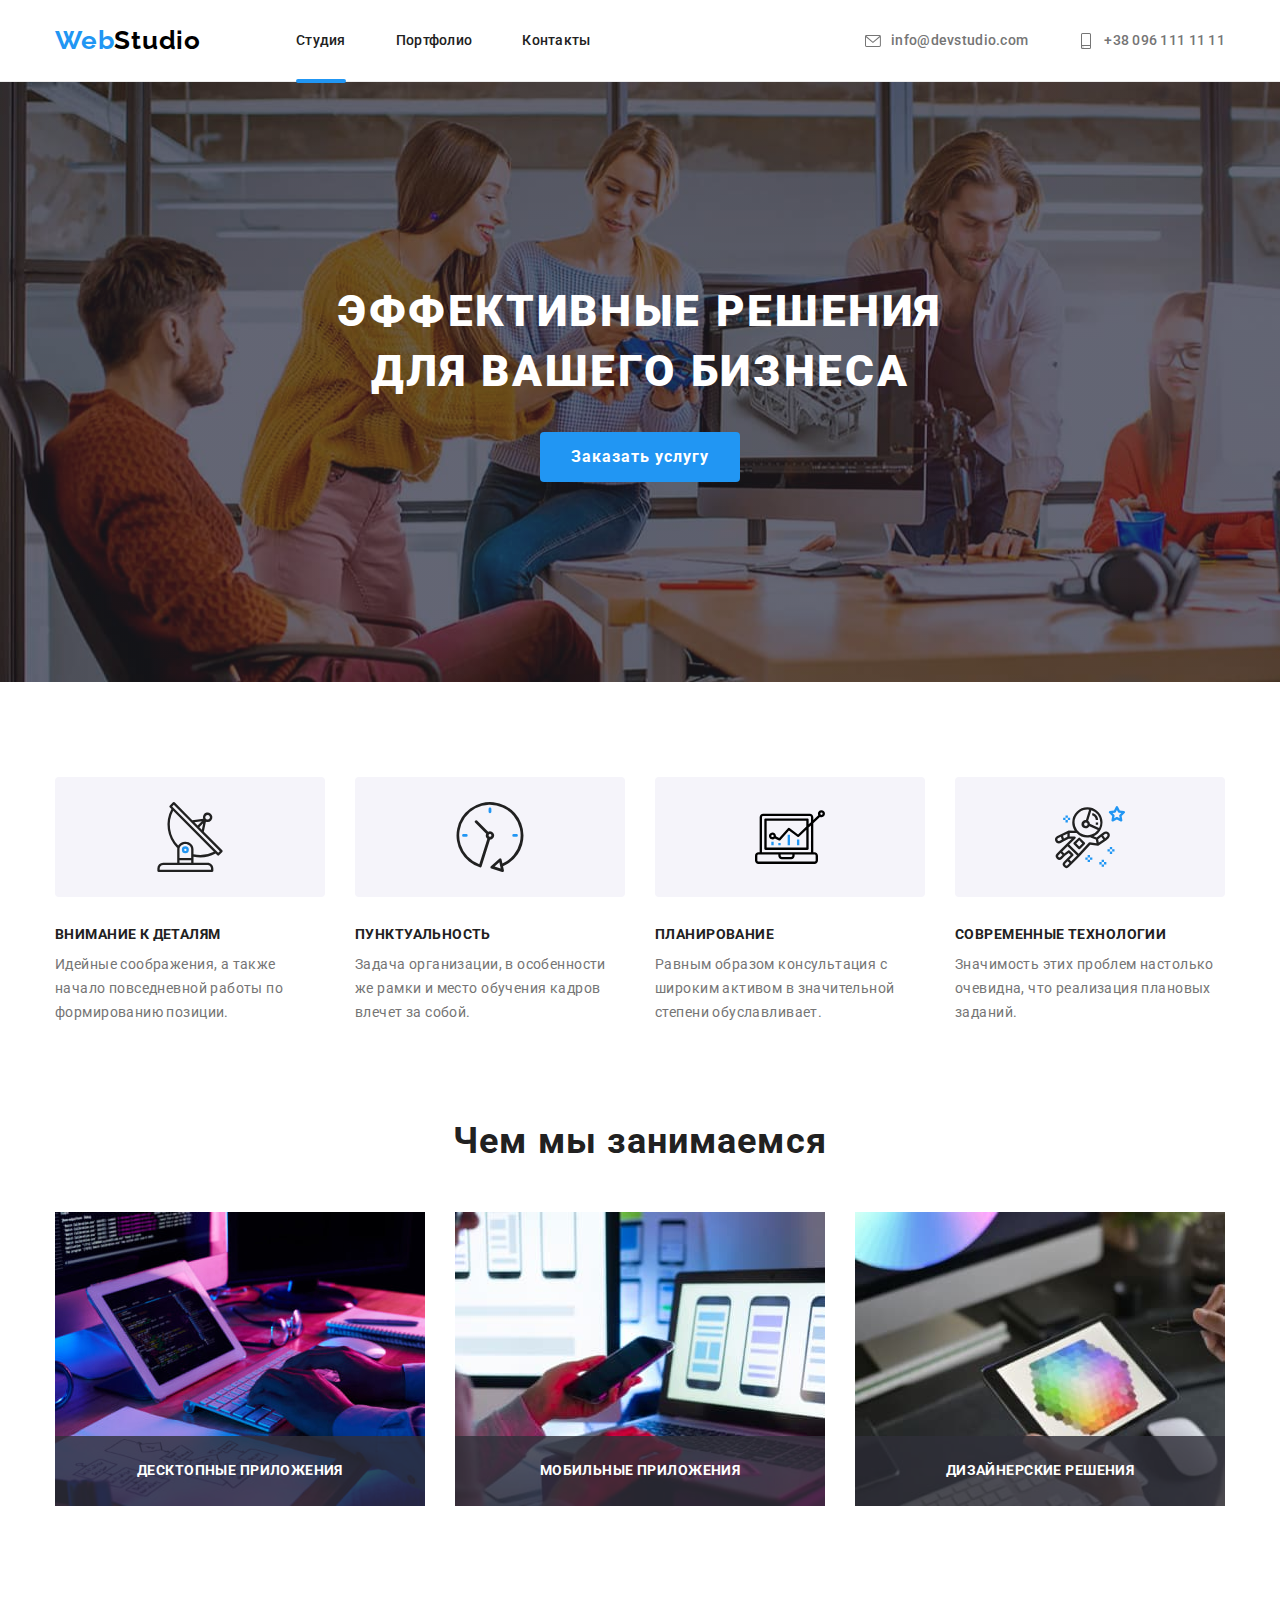
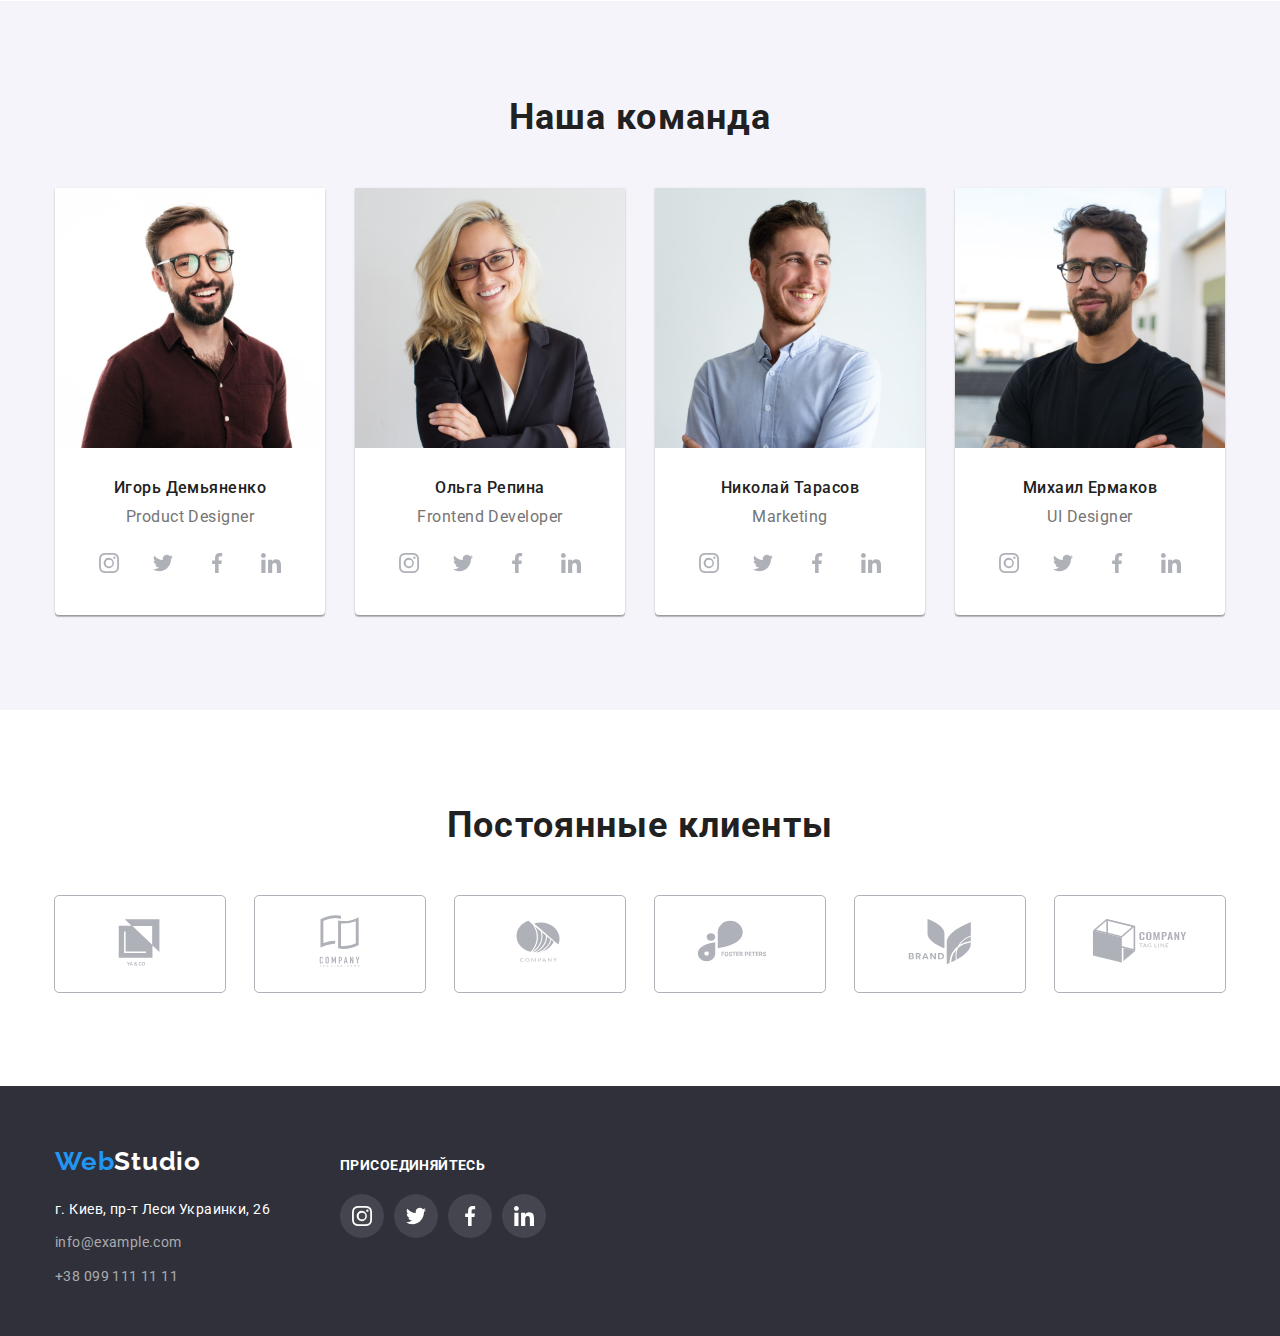
==== index.html @ aa0f7d4a "from HM-5" ====
<!DOCTYPE html>
<html lang="ru">
  <head>
    <meta charset="UTF-8" />
    <meta http-equiv="X-UA-Compatible" content="IE=edge" />
    <meta name="viewport" content="width=device-width, initial-scale=1.0" />
    <title>homework #3</title>
    <link
      href="https://fonts.googleapis.com/css2?family=Raleway:wght@700&family=Roboto:wght@400;500;700;900&display=swap"
      rel="stylesheet"
    />
    <link
      rel="stylesheet"
      href="https://cdn.jsdelivr.net/npm/modern-normalize@1.1.0/modern-normalize.min.css"
    />
    <link rel="stylesheet" href="./css/styles.css" />
  </head>
  <body>
    <header class="header">
      <div class="main-container">
        <div class="header-content flex-container">
          <a href="./index.html" class="logo"
            ><span class="logo-accent">Web</span>Studio</a
          >
          <nav class="navigation">
            <ul class="navigation-list">
              <li class="navigation-item">
                <a href="./index.html" class="navigation-link current"
                  >Студия</a
                >
              </li>
              <li class="navigation-item">
                <a href="./portfolio.html" class="navigation-link">Портфолио</a>
              </li>
              <li class="navigation-item">
                <a href="" class="navigation-link">Контакты</a>
              </li>
            </ul>
          </nav>
          <ul class="contacts-list">
            <li class="contacts-item">
              <a href="mailto:info@devstudio.com" class="contacts-link">
                <svg class="contacts-icon">
                  <use
                    href="./images/icons/symbol-defs.svg#icon-envelope"
                  ></use>
                </svg>
                <span class="contacts-link-text"> info@devstudio.com </span></a
              >
            </li>
            <li class="contacts-item">
              <a href="tel:+380961111111" class="contacts-link">
                <svg class="contacts-icon">
                  <use
                    href="./images/icons/symbol-defs.svg#icon-smartphone"
                  ></use>
                </svg>
                <span class="contacts-link-text">+38 096 111 11 11 </span></a
              >
            </li>
          </ul>
        </div>
      </div>
    </header>
    <main>
      <!--hero-->
      <section class="hero">
        <div class="main-container">
          <h1 class="hero-title">
            Эффективные решения <br />
            для вашего бизнеса
          </h1>
          <button
            type="button"
            class="button-base button-order"
            data-modal-open
          >
            Заказать услугу
          </button>
        </div>
      </section>
      <!--Our goals-->
      <section class="goals">
        <div class="main-container">
          <h2 class="goals-main-title">Наши преимущества</h2>
          <ul class="goals-list flex-container">
            <li class="goals-item">
              <div class="goals-content">
                <div class="goals-picture">
                  <svg class="goals-icon">
                    <use
                      href="./images/icons/symbol-defs.svg#icon-antenna"
                    ></use>
                  </svg>
                </div>
                <h3 class="goals-title">Внимание к деталям</h3>
                <p>
                  Идейные соображения, а также начало повседневной работы по
                  формированию позиции.
                </p>
              </div>
            </li>
            <li class="goals-item">
              <div class="goals-content">
                <div class="goals-picture">
                  <svg class="goals-icon">
                    <use href="./images/icons/symbol-defs.svg#icon-clock"></use>
                  </svg>
                </div>
                <h3 class="goals-title">Пунктуальность</h3>
                <p>
                  Задача организации, в особенности же рамки и место обучения
                  кадров влечет за собой.
                </p>
              </div>
            </li>
            <li class="goals-item">
              <div class="goals-content">
                <div class="goals-picture">
                  <svg class="goals-icon">
                    <use
                      href="./images/icons/symbol-defs.svg#icon-diagram"
                    ></use>
                  </svg>
                </div>
                <h3 class="goals-title">Планирование</h3>
                <p>
                  Равным образом консультация с широким активом в значительной
                  степени обуславливает.
                </p>
              </div>
            </li>
            <li class="goals-item">
              <div class="goals-content">
                <div class="goals-picture">
                  <svg class="goals-icon">
                    <use
                      href="./images/icons/symbol-defs.svg#icon-astronaut"
                    ></use>
                  </svg>
                </div>
                <h3 class="goals-title">Современные технологии</h3>
                <p>
                  Значимость этих проблем настолько очевидна, что реализация
                  плановых заданий.
                </p>
              </div>
            </li>
          </ul>
        </div>
      </section>
      <!--About us-->
      <section class="about">
        <div class="main-container">
          <h2 class="section-title">Чем мы занимаемся</h2>
          <ul class="about-list flex-container">
            <li class="about-item">
              <a href="" class="about-item-link">
                <div class="about-content">
                  <img
                    src="./images/1.jpg"
                    alt="Руки на клавиатуре пишут программный код"
                  />
                  <div class="about-title-block">
                    <h3 class="about-title">Десктопные приложения</h3>
                  </div>
                </div>
              </a>
            </li>
            <li class="about-item">
              <a href="" class="about-item-link">
                <div class="about-content">
                  <img
                    src="./images/2.jpg"
                    alt="Создание прототипа приложения на экране монитора"
                  />
                  <div class="about-title-block">
                    <h3 class="about-title">Мобильные приложения</h3>
                  </div>
                </div>
              </a>
            </li>
            <li class="about-item">
              <a href="" class="about-item-link">
                <div class="about-content">
                  <img
                    src="./images/3.jpg"
                    alt="Выбор цветовой модели на графическом планшете"
                  />
                  <div class="about-title-block">
                    <h3 class="about-title">Дизайнерские решения</h3>
                  </div>
                </div>
              </a>
            </li>
          </ul>
        </div>
      </section>
      <!--Our team-->
      <section class="team">
        <div class="main-container">
          <h2 class="section-title">Наша команда</h2>
          <ul class="team-list flex-container">
            <li class="team-item">
              <div class="member-card">
                <img
                  class="member-photo"
                  src="./images/ot_1.jpg"
                  alt="Портрет Игорь Демьяненко"
                  width="270"
                  height="260"
                />
                <div class="member-info">
                  <h3 class="member-title">Игорь Демьяненко</h3>
                  <p class="member-position">Product Designer</p>
                  <!--Social icons list-->
                  <ul class="member-social-list flex-container">
                    <li class="member-social-item">
                      <a href="" class="member-social-link">
                        <svg class="social-icon">
                          <use
                            href="./images/icons/symbol-defs.svg#icon-insta"
                          ></use>
                        </svg>
                      </a>
                    </li>
                    <li class="member-social-item">
                      <a href="" class="member-social-link">
                        <svg class="social-icon">
                          <use
                            href="./images/icons/symbol-defs.svg#icon-twitter"
                          ></use>
                        </svg>
                      </a>
                    </li>
                    <li class="member-social-item">
                      <a href="" class="member-social-link">
                        <svg class="social-icon">
                          <use
                            href="./images/icons/symbol-defs.svg#icon-fb"
                          ></use>
                        </svg>
                      </a>
                    </li>
                    <li class="member-social-item">
                      <a href="" class="member-social-link">
                        <svg class="social-icon">
                          <use
                            href="./images/icons/symbol-defs.svg#icon-linked"
                          ></use>
                        </svg>
                      </a>
                    </li>
                  </ul>
                </div>
              </div>
            </li>
            <li class="team-item">
              <div class="member-card">
                <img
                  class="member-photo"
                  src="./images/ot_2.jpg"
                  alt="Портрет Ольга Репина"
                  width="270"
                  height="260"
                />
                <div class="member-info">
                  <h3 class="member-title">Ольга Репина</h3>
                  <p class="member-position">Frontend Developer</p>
                  <!--Social icons list-->
                  <ul class="member-social-list flex-container">
                    <li class="member-social-item">
                      <a href="" class="member-social-link">
                        <svg class="social-icon">
                          <use
                            href="./images/icons/symbol-defs.svg#icon-insta"
                          ></use>
                        </svg>
                      </a>
                    </li>
                    <li class="member-social-item">
                      <a href="" class="member-social-link">
                        <svg class="social-icon">
                          <use
                            href="./images/icons/symbol-defs.svg#icon-twitter"
                          ></use>
                        </svg>
                      </a>
                    </li>
                    <li class="member-social-item">
                      <a href="" class="member-social-link">
                        <svg class="social-icon">
                          <use
                            href="./images/icons/symbol-defs.svg#icon-fb"
                          ></use>
                        </svg>
                      </a>
                    </li>
                    <li class="member-social-item">
                      <a href="" class="member-social-link">
                        <svg class="social-icon">
                          <use
                            href="./images/icons/symbol-defs.svg#icon-linked"
                          ></use>
                        </svg>
                      </a>
                    </li>
                  </ul>
                </div>
              </div>
            </li>
            <li class="team-item">
              <div class="member-card">
                <img
                  class="member-photo"
                  src="./images/ot_3.jpg"
                  alt="Портрет Николай Тарасов"
                  width="270"
                  height="260"
                />
                <div class="member-info">
                  <h3 class="member-title">Николай Тарасов</h3>
                  <p class="member-position">Marketing</p>
                  <!--Social icons list-->
                  <ul class="member-social-list flex-container">
                    <li class="member-social-item">
                      <a href="" class="member-social-link">
                        <svg class="social-icon">
                          <use
                            href="./images/icons/symbol-defs.svg#icon-insta"
                          ></use>
                        </svg>
                      </a>
                    </li>
                    <li class="member-social-item">
                      <a href="" class="member-social-link">
                        <svg class="social-icon">
                          <use
                            href="./images/icons/symbol-defs.svg#icon-twitter"
                          ></use>
                        </svg>
                      </a>
                    </li>
                    <li class="member-social-item">
                      <a href="" class="member-social-link">
                        <svg class="social-icon">
                          <use
                            href="./images/icons/symbol-defs.svg#icon-fb"
                          ></use>
                        </svg>
                      </a>
                    </li>
                    <li class="member-social-item">
                      <a href="" class="member-social-link">
                        <svg class="social-icon">
                          <use
                            href="./images/icons/symbol-defs.svg#icon-linked"
                          ></use>
                        </svg>
                      </a>
                    </li>
                  </ul>
                </div>
              </div>
            </li>
            <li class="team-item">
              <div class="member-card">
                <img
                  class="member-photo"
                  src="./images/ot_4.jpg"
                  alt="Портрет Михаил Ермаков"
                  width="270"
                  height="260"
                />
                <div class="member-info">
                  <h3 class="member-title">Михаил Ермаков</h3>
                  <p class="member-position">UI Designer</p>
                  <!--Social icons list-->
                  <ul class="member-social-list flex-container">
                    <li class="member-social-item">
                      <a href="" class="member-social-link">
                        <svg class="social-icon">
                          <use
                            href="./images/icons/symbol-defs.svg#icon-insta"
                          ></use>
                        </svg>
                      </a>
                    </li>
                    <li class="member-social-item">
                      <a href="" class="member-social-link">
                        <svg class="social-icon">
                          <use
                            href="./images/icons/symbol-defs.svg#icon-twitter"
                          ></use>
                        </svg>
                      </a>
                    </li>
                    <li class="member-social-item">
                      <a href="" class="member-social-link">
                        <svg class="social-icon">
                          <use
                            href="./images/icons/symbol-defs.svg#icon-fb"
                          ></use>
                        </svg>
                      </a>
                    </li>
                    <li class="member-social-item">
                      <a href="" class="member-social-link">
                        <svg class="social-icon">
                          <use
                            href="./images/icons/symbol-defs.svg#icon-linked"
                          ></use>
                        </svg>
                      </a>
                    </li>
                  </ul>
                </div>
              </div>
            </li>
          </ul>
        </div>
      </section>
      <!--Clients-->
      <section class="clients">
        <div class="main-container">
          <h2 class="section-title">Постоянные клиенты</h2>
          <ul class="client-list flex-container">
            <li class="client-list-item">
              <a href="" class="client-item-link">
                <div class="client-item-content">
                  <svg class="client-icon">
                    <use
                      href="./images/icons/symbol-defs.svg#icon-company1"
                    ></use>
                  </svg>
                </div>
              </a>
            </li>
            <li class="client-list-item">
              <a href="" class="client-item-link">
                <div class="client-item-content">
                  <svg class="client-icon">
                    <use
                      href="./images/icons/symbol-defs.svg#icon-company2"
                    ></use>
                  </svg>
                </div>
              </a>
            </li>
            <li class="client-list-item">
              <a href="" class="client-item-link">
                <div class="client-item-content">
                  <svg class="client-icon">
                    <use
                      href="./images/icons/symbol-defs.svg#icon-company3"
                    ></use>
                  </svg>
                </div>
              </a>
            </li>
            <li class="client-list-item">
              <a href="" class="client-item-link">
                <div class="client-item-content">
                  <svg class="client-icon">
                    <use
                      href="./images/icons/symbol-defs.svg#icon-company4"
                    ></use>
                  </svg>
                </div>
              </a>
            </li>
            <li class="client-list-item">
              <a href="" class="client-item-link">
                <div class="client-item-content">
                  <svg class="client-icon">
                    <use
                      href="./images/icons/symbol-defs.svg#icon-company5"
                    ></use>
                  </svg>
                </div>
              </a>
            </li>
            <li class="client-list-item">
              <a href="" class="client-item-link">
                <div class="client-item-content">
                  <svg class="client-icon">
                    <use
                      href="./images/icons/symbol-defs.svg#icon-company6"
                    ></use>
                  </svg>
                </div>
              </a>
            </li>
          </ul>
        </div>
      </section>
    </main>
    <footer class="footer">
      <div class="main-container">
        <div class="footer-content flex-container">
          <div class="footer-adress">
            <a href="./index.html" class="footer-logo"
              ><span class="logo-accent">Web</span>Studio</a
            >
            <address>
              <ul class="adress-list">
                <li class="adress-item">
                  <a
                    href="https://www.google.pl/maps/place/%D0%B1%D1%83%D0%BB.+%D0%9B%D0%B5%D1%81%D0%B8+%D0%A3%D0%BA%D1%80%D0%B0%D0%B8%D0%BD%D0%BA%D0%B8,+26,+%D0%9A%D0%B8%D0%B5%D0%B2,+%D0%A3%D0%BA%D1%80%D0%B0%D0%B8%D0%BD%D0%B0,+02000/@50.4265807,30.5361971,17z/data=!3m1!4b1!4m5!3m4!1s0x40d4cf0e033ecbe9:0x57a4dffefec77da0!8m2!3d50.4265807!4d30.5383858?hl=ru"
                    target="_blank"
                    class="adress-text location"
                  >
                    г. Киев, пр-т Леси Украинки, 26
                  </a>
                </li>
                <li class="adress-item">
                  <a href="mailto:info@example.com" class="adress-text">
                    info@example.com</a
                  >
                </li>
                <li class="adress-item">
                  <a href="tel:+380991111111" class="adress-text">
                    +38 099 111 11 11</a
                  >
                </li>
              </ul>
            </address>
          </div>
          <!--end footer-adress-->
          <div class="footer-social">
            <p class="footer-social-text">присоединяйтесь</p>
            <ul class="footer-social-list flex-container">
              <li class="footer-social-item">
                <a href="" class="footer-social-link">
                  <svg class="social-icon">
                    <use href="./images/icons/symbol-defs.svg#icon-insta"></use>
                  </svg>
                </a>
              </li>
              <li class="footer-social-item">
                <a href="" class="footer-social-link">
                  <svg class="social-icon">
                    <use
                      href="./images/icons/symbol-defs.svg#icon-twitter"
                    ></use>
                  </svg>
                </a>
              </li>
              <li class="footer-social-item">
                <a href="" class="footer-social-link">
                  <svg class="social-icon">
                    <use href="./images/icons/symbol-defs.svg#icon-fb"></use>
                  </svg>
                </a>
              </li>
              <li class="footer-social-item">
                <a href="" class="footer-social-link">
                  <svg class="social-icon">
                    <use
                      href="./images/icons/symbol-defs.svg#icon-linked"
                    ></use>
                  </svg>
                </a>
              </li>
            </ul>
          </div>
        </div>
      </div>
    </footer>
    <div class="back-drop is-hidden" data-modal>
      <!--  <div class="back-drop" data-modal> -->
      <div class="modal">
        <button type="button" class="modal-close" data-modal-close>
          <svg class="modal-close-icon">
            <use href="./images/icons/symbol-defs.svg#icon-close"></use>
          </svg>
        </button>
      </div>
    </div>
    <script src="./modal.js"></script>
  </body>
</html>
---- css/styles.css ----
/*@import '_normalise.css'
html{
    box-sizing: border-box;
}
*,
*::after, 
::before {
    box-sizing: inherit;
}
    */
/*document's colors
цвет заголовков #212121
цвет текста #757575
акцент #2196F3
footer background #2F303A

document's fonts
Raleway, normal, 700;
Roboto, normal, 400, 500, 700, 900;
*/
:root {
  --primary-background-color: #fff;
  --secondary-background-color: #f5f4fa;
  --primary-text-color: #757575;
  --secondary-text-color: #212121;
  --accent-color: #2196f3;
  --accent-background-color: #2f303a;
  --primary-white: #fff;
  --primary-button-color: #f5f4fa;
  --button-hover-color: #188ce8;
  --footer-text-color: rgba(255, 255, 255, 0.6);
  --icon-contacts-color: #757575;
  --icon-primary-text-color: #afb1b8;
  --icon-footer-bg-color: rgba(255, 255, 255, 0.1);
  --icon-goals-bg-color: #f5f4fa;
  --clients-border-color: #afb1b8;
}
body {
  font-family: Roboto, sans-serif;
  color: var(--primary-text-color);
  background-color: #fff;
}
h1,
h2,
h3,
h4,
h5,
h6 {
  margin: 0;
  color: var(--secondary-text-color);
}
p {
  margin: 0;
}
h2 {
  font-size: 36px;
  line-height: 1.17;
  letter-spacing: 0.03em;
  text-align: center;
}
ul {
  padding: 0;
  margin: 0;
  list-style: none;
}
address {
  font-style: normal;
}
img {
  display: block;
}
.header {
  padding-top: 25px;
  padding-bottom: 25px;
  min-height: 80px;

  border-bottom: 1px solid #ececec;
  /*outline: 1px solid red;*/
}
.main-container {
  width: 1200px;

  padding-left: 15px;
  padding-right: 15px;

  margin-left: auto;
  margin-right: auto;

  /* align-items: center; - не працює, бо не flex*/

  /*outline: 1px solid red;*/
}
.flex-container {
  display: flex;
  align-items: center;
}
.section-title {
  margin-bottom: 50px;
}
.button-base {
  display: block;
  align-items: center;
  justify-content: center;
  border-style: none;
}
/*icons*/
.contacts-icon {
  display: block;
  width: 16px;
  height: 16px;

  fill: currentColor;

  margin-right: 10px;
}
.social-icon {
  width: 44px;
  height: 44px;
  fill: currentColor;
}
/*.social-icon :hover {
  fill: var(--accent-color);
  fill: var(--accent-color);
}*/

/*index.html*/
/*header*/
/*логотип*/
.logo {
  display: inline-block;

  color: #000;
  font-family: Raleway;
  font-weight: 700;
  font-size: 26px;
  line-height: 1.2;
  letter-spacing: 0.03em;
  text-decoration: none;

  margin-right: 95px;
}
.logo-accent {
  color: var(--accent-color);
}
/*навигация*/
.header-content {
  align-items: center;
  /*outline: 1px solid red;*/
}
.navigation {
  display: flex;

  align-items: center;

  color: var(--secondary-text-color);
  font-weight: 500;
  font-size: 14px;
  line-height: 1.14;
  letter-spacing: 0.02em;

  /*outline: 1px solid navy;*/
}
.navigation-list {
  display: flex;
  width: 100%;

  align-items: center;

  margin: 0;
  padding: 0;
  /*outline: 1px solid red;*/
}
/*.navigation-list .navigation-item {
}*/
/*Спосіб №1 Як позбутись крайньої геометрії*/
.navigation-item:not(:last-child) {
  margin-right: 50px;
}

/*Спосіб №2 Як позбутись крайньої геометрії*/
/*.navigation-item {        
  margin-right: 50px;
}
.navigation-item:last-child {
  margin-right: 0%;
}*/

/*Спосіб №3 Як позбутись крайньої геометрії - застосується до всіх, крім першого
.navigation-item + .navigation-item {
  margin-left: 50px;
}*/

.navigation-link {
  display: block;
  position: relative;
  /*padding-top: 32px;
  padding-bottom: 32px;*/
  color: var(--secondary-text-color);
  text-decoration: none;

  transition-property: color;
  transition-duration: 250ms;
  transition-timing-function: cubic-bezier(0.4, 0, 0.2, 1);
}
.navigation-link:hover,
.navigation-link:focus {
  color: var(--accent-color);
}
.current::after {
  content: "";
  position: absolute;
  bottom: -34px;
  left: 0;
  width: 100%;
  border: 2px solid var(--accent-color);
  border-radius: 2px;
  background-color: var(--accent-color);
}

/*контакты*/
.contacts-list {
  display: flex;

  align-items: center;
  margin-left: auto;

  /*outline: 1px solid red;*/
}
/*.contacts-item {
  
}*/
.contacts-item:not(:last-child) {
  margin-right: 50px;
}
.contacts-link {
  display: flex;
  justify-content: center;
  /* padding-top: 32px;
  padding-bottom: 32px;*/

  color: var(--icon-contacts-color);
  font-weight: 500;
  font-size: 14px;
  line-height: 1.14;
  letter-spacing: 0.02em;
  text-decoration: none;

  align-items: center;

  transition-property: color;
  transition-duration: 250ms;
  transition-timing-function: cubic-bezier(0.4, 0, 0.2, 1);
}
.contacts-link:hover,
.contacts-link:focus {
  color: var(--accent-color);
}
.contacts-link-text {
  display: block;
}
/*hero*/
.hero {
  padding-top: 200px;
  padding-bottom: 200px;

  background-color: var(--accent-background-color);
  background-image: linear-gradient(
      to top,
      rgba(47, 48, 58, 0.4),
      rgba(47, 48, 58, 0.4)
    ),
    url(../images/hero-bg.jpg);
  background-repeat: no-repeat;
  background-size: cover;

  /* outline: 1px solid red;*/
}
.hero-title {
  color: var(--primary-white);
  font-weight: 900;
  font-size: 44px;
  line-height: 1.36;
  text-align: center;
  letter-spacing: 0.06em;
  text-transform: uppercase;

  margin-bottom: 30px;
}
.button-primary {
  padding: 6px 20px;
  border-radius: 4px;

  background-color: var(--primary-button-color);
  color: var(--secondary-text-color);
  font-family: inherit;
  font-weight: 500;
  font-size: 16px;
  line-height: 1.63;
  text-align: center;
  letter-spacing: 0.03em;
  border-style: none;

  transition-property: background-color, color;
  transition-duration: 250ms;
  transition-timing-function: cubic-bezier(0.4, 0, 0.2, 1);
}
.button-primary:hover,
.button-primary:focus {
  background-color: var(--button-hover-color);
  color: var(--primary-white);
}
.button-primary:active {
  background-color: var(--accent-color);
  color: var(--primary-white);
}
.button-order {
  width: 200px;
  height: 50px;
  border-radius: 4px;
  margin: 0 auto;

  background-color: var(--accent-color);
  color: var(--primary-white);
  font-family: inherit;
  font-weight: 700;
  font-size: 16px;
  line-height: 1.87;
  text-align: center;
  letter-spacing: 0.06em;

  transition-property: background-color;
  transition-duration: 250ms;
  transition-timing-function: cubic-bezier(0.4, 0, 0.2, 1);
}
.button-order:hover,
.button-order:focus {
  background-color: var(--button-hover-color);
}

/*our goals*/
.goals {
  padding-top: 95px;
  padding-bottom: 95px;

  font-size: 14px;
  line-height: 1.71;
  letter-spacing: 0.03em;
  text-align: left;
}
.goals-main-title {
  width: 0;
  font-size: 0;
  visibility: hidden;
}
.goals-content {
  max-width: 270px;
}
.goals-picture {
  display: flex;

  width: 100%;
  height: 120px;
  border-radius: 4px;

  justify-content: center;
  align-items: center;

  background-color: var(--icon-goals-bg-color);

  margin-bottom: 30px;
}
.goals-icon {
  display: block;

  width: 70px;
  margin: 0 auto;
}

.goals-title {
  font-size: 14px;
  font-weight: 700;
  line-height: 1.14;
  letter-spacing: 0.03em;
  text-transform: uppercase;
  margin-bottom: 10px;
}
.goals-item:not(:last-child) {
  margin-right: 30px;
}
/*about*/
.about {
  padding-bottom: 95px;
}
.about-item:not(:last-child) {
  margin-right: 30px;
}
.about-content {
  position: relative;
  width: 370px;
}
.about-title-block {
  display: flex;
  position: absolute;
  bottom: 0;

  width: 100%;
  min-height: 70px;

  margin: 0;
  background-color: rgba(47, 48, 58, 0.8);
}
.about-title {
  display: inline-block;
  font-size: 14px;
  font-weight: 700;
  line-height: 1.14;
  letter-spacing: 0.03em;
  text-transform: uppercase;

  color: var(--primary-white);
  margin: auto;
}
/*team*/
.team {
  background-color: var(--secondary-background-color);
  padding-top: 95px;
  padding-bottom: 95px;
}
.team-item:not(:last-child) {
  margin-right: 30px;
}
.member-card {
  width: 270px;
  min-height: 368px;
  border-bottom-left-radius: 4px;
  border-bottom-right-radius: 4px;

  text-align: center;

  background-color: var(--primary-white);

  box-shadow: 0px 2px 1px rgba(0, 0, 0, 0.2), 0px 1px 1px rgba(0, 0, 0, 0.14),
    0px 1px 3px rgba(0, 0, 0, 0.12);
}
.member-photo {
  display: block;
  width: 270px;
  max-height: 260px;
  margin: 0;
}
.member-info {
  padding-top: 30px;
  padding-bottom: 30px;
}
.member-title {
  font-weight: 500;
  font-size: 16px;
  line-height: 1.19;
  letter-spacing: 0.03em;
  text-transform: initial;
  margin-bottom: 10px;
}
.member-position {
  font-size: 16px;
  line-height: 1.19;
  letter-spacing: 0.03em;
  margin-bottom: 15px;
}
.member-social-list {
  justify-content: center;
  /*outline: 1px solid red;*/
}
.member-social-link {
  width: 44px;
  height: 44px;
  display: block;
  border-radius: 50%;
  background-color: var(--primary-white);
  color: var(--icon-primary-text-color);

  transition-property: background-color, color;
  transition-duration: 250ms;
  transition-timing-function: cubic-bezier(0.4, 0, 0.2, 1);

  /*outline: 1px solid red;*/
}
.member-social-link:hover,
.member-social-link:focus {
  background-color: var(--accent-color);
  color: var(--primary-white);
  outline: none;
}
.member-social-item {
  max-height: 44px;
  /*outline: 1px solid red;*/
}
.member-social-item:not(:last-child) {
  margin-right: 10px;
}
.clients {
  padding-top: 94px;
  padding-bottom: 94px;
}
.client-list {
  justify-content: space-between;
}
.client-list-item {
  width: 170px;
  /*outline: 1px solid red;*/
  text-align: center;
}
.client-item-link {
  display: block;
  color: var(--clients-border-color);

  transition-property: color;
  transition-duration: 250ms;
  transition-timing-function: cubic-bezier(0.4, 0, 0.2, 1);
}
.client-item-link:hover,
.client-item-link:focus {
  color: var(--accent-color);
}
.client-item-content {
  /*div*/
  outline: 1px solid currentColor;
  border: 1px;
  border-radius: 4px;
  padding-top: 16px;
  padding-bottom: 16px;
}
.client-icon {
  width: 106px;
  height: 60px;
  fill: currentColor;
}

/*footer*/
.footer {
  padding-top: 60px;
  padding-bottom: 60px;
  max-height: 250px;

  background-color: var(--accent-background-color);
}
.footer-content {
  /*flex-direction: column;
  flex-wrap: wrap;*/
  align-items: baseline;
  justify-content: left;
}
.footer-adress {
  margin-right: 70px;
  justify-content: left;

  /*outline: 1px solid red;*/
}
.footer-logo {
  display: block;
  color: var(--primary-white);
  font-family: Raleway;
  font-weight: 700;
  font-size: 26px;
  line-height: 1.2;
  letter-spacing: 0.03em;
  text-decoration: none;

  margin-bottom: 20px;
  /*outline: 1px solid red;*/
}
.adress-text {
  color: var(--footer-text-color);
  font-size: 14px;
  line-height: 1.7;
  letter-spacing: 0.03em;
  text-decoration: none;

  transition-property: color;
  transition-duration: 250ms;
  transition-timing-function: cubic-bezier(0.4, 0, 0.2, 1);
  /*outline: 1px solid red;*/
}
.location {
  color: var(--primary-white);
}
.adress-text:hover,
.adress-text:focus {
  color: var(--accent-color);
}
.adress-item:not(:last-child) {
  margin-bottom: 10px;
}
.footer-social {
  justify-content: left;

  /*outline: 1px solid red;*/
}
.footer-social-text {
  display: block;

  font-size: 14px;
  font-weight: 700;
  line-height: 1.14;
  letter-spacing: 0.03em;
  text-transform: uppercase;
  color: var(--primary-white);

  margin-bottom: 20px;
  /* outline: 1px solid red;*/
}
.footer-social-list {
  justify-content: center;
  /* outline: 1px solid red;*/
}
.footer-social-link {
  width: 44px;
  height: 44px;
  display: block;
  border-radius: 50%;
  background-color: var(--icon-footer-bg-color);
  color: var(--primary-white);

  transition-property: background-color;
  transition-duration: 250ms;
  transition-timing-function: cubic-bezier(0.4, 0, 0.2, 1);

  /*outline: 1px solid red;*/
}
.footer-social-link:hover,
.footer-social-link:focus {
  background-color: var(--accent-color);
  outline: none;
}
.footer-social-item {
  max-height: 44px;
  /* outline: 1px solid red;*/
}
.footer-social-item:not(:last-child) {
  margin-right: 10px;
}
.back-drop {
  position: fixed;
  top: 0;
  left: 0;
  width: 100%;
  height: 100%;

  background-color: rgba(0, 0, 0, 0.2);
}
.back-drop.is-hidden {
  opacity: 0;
  pointer-events: none;
}
.modal {
  position: absolute;
  top: 50%;
  left: 50%;
  transform: translate(-50%, -50%);

  min-width: 530px;
  min-height: 580px;
  background-color: rgba(24, 140, 232, 0.3);

  transition-property: background-color;
  transition-duration: 1500ms;
}
.modal-close {
  position: absolute;
  display: flex;
  top: 10px;
  right: 10px;

  width: 30px;
  height: 30px;

  padding: 0;
  margin: 0;

  justify-content: center;
  align-items: center;

  border-radius: 50%;
  border: 1px solid rgba(0, 0, 0, 0.1);
  background-color: #fff;
  cursor: pointer;
}
.modal:hover {
  background-color: #fff;
}
.modal-close-icon {
  width: 11px;
  height: 11px;
}

/*portfolio.html*/
.portfolio {
  padding-top: 95px;
  padding-bottom: 95px;

  /* outline: 1px solid red;*/
}
.portfolio-title {
  display: none;

  /* outline: 1px solid red;*/
}
/*portfolio filter*/
.portfolio-filter {
  margin-bottom: 50px;

  padding-left: auto;
  padding-right: auto;
}
.portfolio-filter-list {
  margin-bottom: 50px;
  margin-left: auto;
  margin-right: auto;
}
.portfolio-filter-list.flex-container {
  justify-content: center;
}
.portfolio-filter-item:not(:last-child) {
  margin-right: 8px;
}
.filter {
  transition-property: background-color, color, box-shadow;
  transition-duration: 250ms;
  transition-timing-function: cubic-bezier(0.4, 0, 0.2, 1);
}
.filter:hover,
.filter:focus {
  background-color: var(--button-hover-color);
  color: var(--primary-white);
  box-shadow: 0px 2px 2px rgba(0, 0, 0, 0.12), 0px 1px 2px rgba(0, 0, 0, 0.08),
    0px 3px 1px rgba(0, 0, 0, 0.1);
}
/*portfolio items*/
.portfolio-list.flex-container {
  flex-wrap: wrap;
}
.portfolio-list {
  margin-left: -30px;
  margin-top: -30px;
}
.portfolio-item {
  display: block;
  box-sizing: border-box;

  width: 370px;
  max-height: 405px;
  border: 1px solid #eeeeee;

  margin-left: 30px;
  margin-top: 30px;

  text-align: left;

  background-color: var(--primary-white);

  flex-basis: calc((100% - 90px) / 3);

  transition-property: box-shadow;
  transition-duration: 250ms;
  transition-timing-function: cubic-bezier(0.4, 0, 0.2, 1);

  /*outline: 1px solid red;*/
}

.portfolio-item:hover,
.portfolio-item:focus {
  box-shadow: 1px 4px 6px rgba(0, 0, 0, 0.16), 0px 4px 4px rgba(0, 0, 0, 0.06),
    0px 1px 1px rgba(0, 0, 0, 0.12);
}
.portfolio-photo {
  display: block;
  width: 370px;
  max-height: 295px;
  margin: 0;
}
.portfolio-description {
  /* width: 320px;*/
  padding-top: 20px;
  padding-bottom: 20px;
  padding-left: 25px;
  padding-right: 25px;
}
.portfolio-item-title {
  display: block;
  color: var(--secondary-text-color);
  font-weight: 700;
  font-size: 18px;
  line-height: 2;
  letter-spacing: 0.06em;
  text-align: left;

  margin-bottom: 8px;
}
.portfolio-category {
  font-size: 16px;
  line-height: 1.88;
  letter-spacing: 0.03em;
  text-align: left;
}
.portfolio-item-link {
  display: block;
  /* position: relative;*/
  text-decoration: none;
}
.product-photo-thmb {
  position: relative;
  display: block;
  overflow: hidden;

  /* justify-content: center;
  align-items: center;*/
}
.product-photo-thmb::before {
  position: absolute;
  top: 0px;
  left: 0px;

  content: "";
  width: 100%;
  height: 100%;
  background-color: rgba(33, 150, 243, 0.9);

  transform: translateY(100%);
  transition: transform 250ms linear, opacity 250ms linear;

  opacity: 0;
}
.portfolio-text-thmb {
  position: absolute;
  display: flex;

  top: 50%;
  left: 50%;
  transform: translate(-50%, -50%);

  width: 100%;
  height: 100%;
  padding: 25px;

  justify-content: center;
  align-items: center;

  overflow: hidden;
}
.portfolio-item-text {
  display: block;

  color: var(--primary-white);
  font-weight: 400;
  font-size: 18px;
  line-height: 1.75;
  letter-spacing: 0.03em;
  text-align: left;

  transform: translateY(100%);
  transition: transform 250ms linear, opacity 250ms linear;

  overflow: hidden;
  opacity: 0;
}

/*.portfolio-item:hover .product-photo-thmb::before {
 
}*/
.portfolio-item:hover .product-photo-thmb::before,
.portfolio-item:hover .portfolio-item-text {
  opacity: 1;
  transform: translateY(0);
}
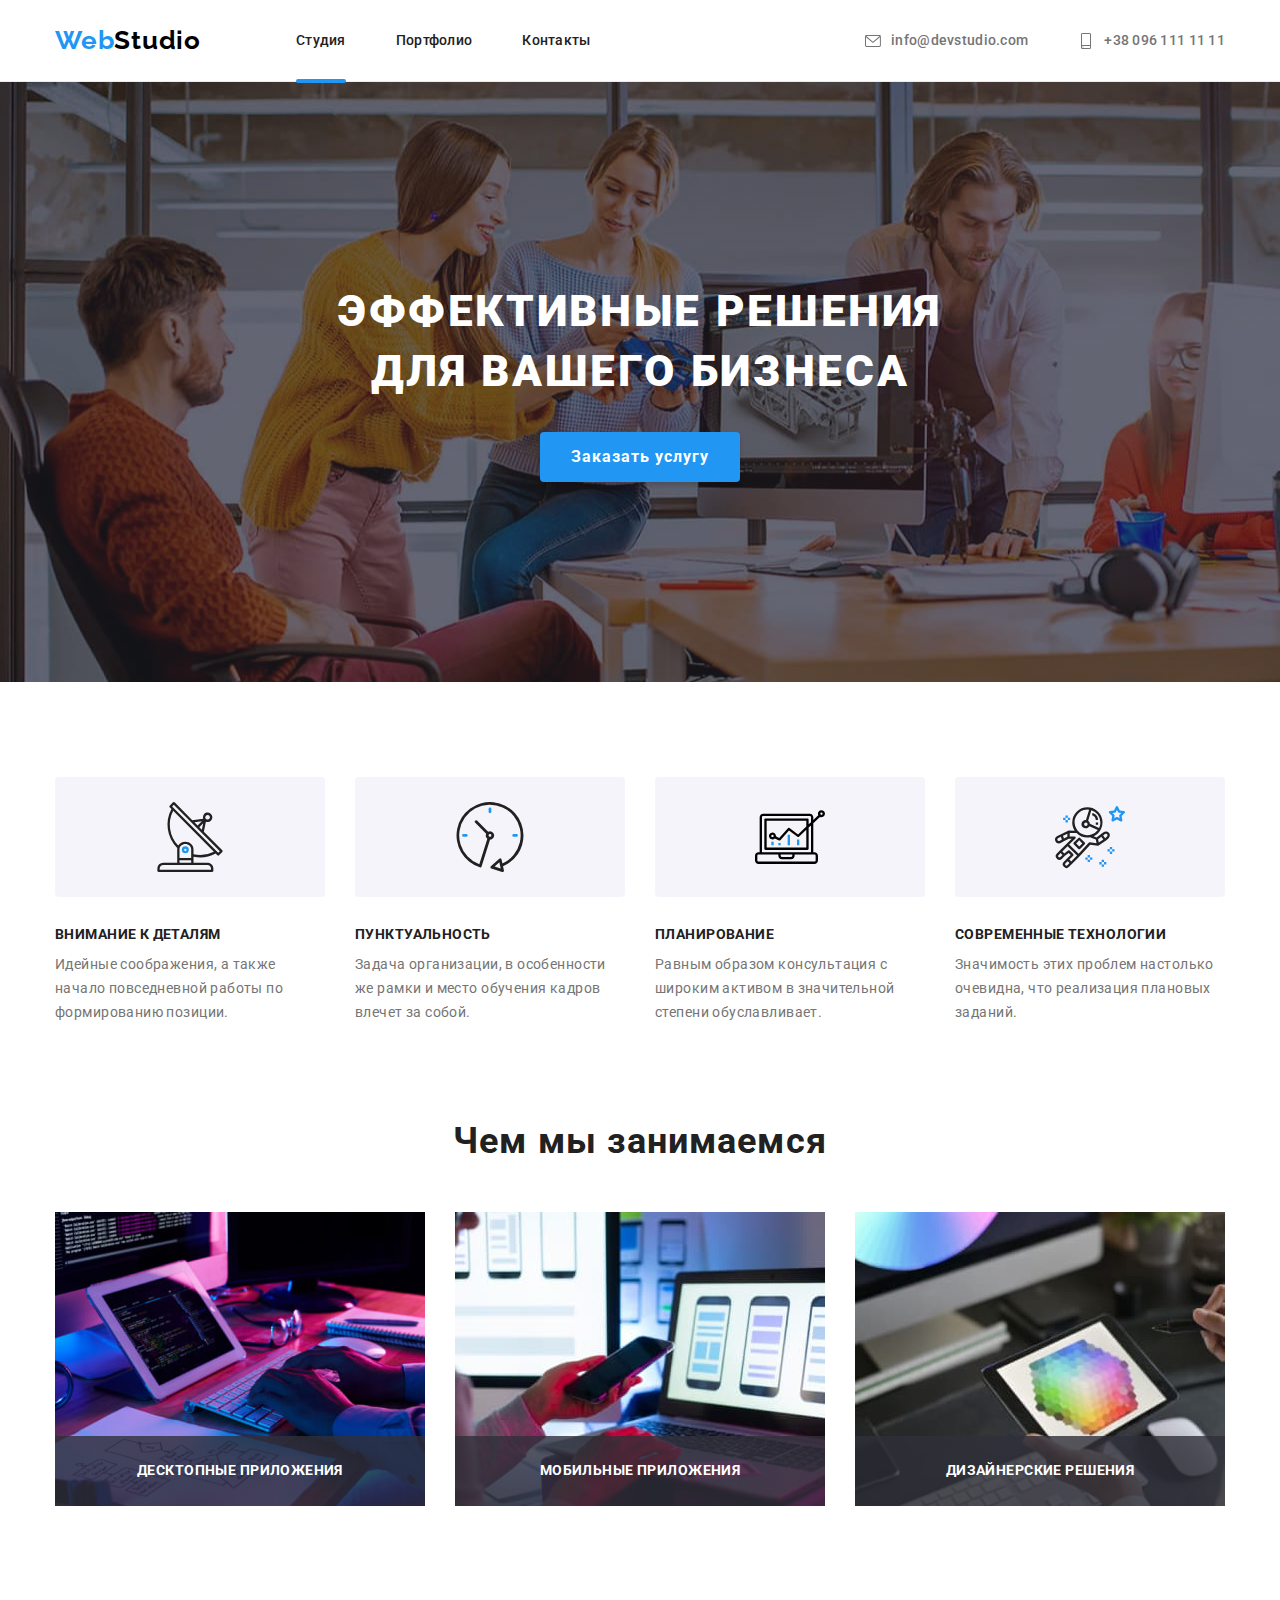
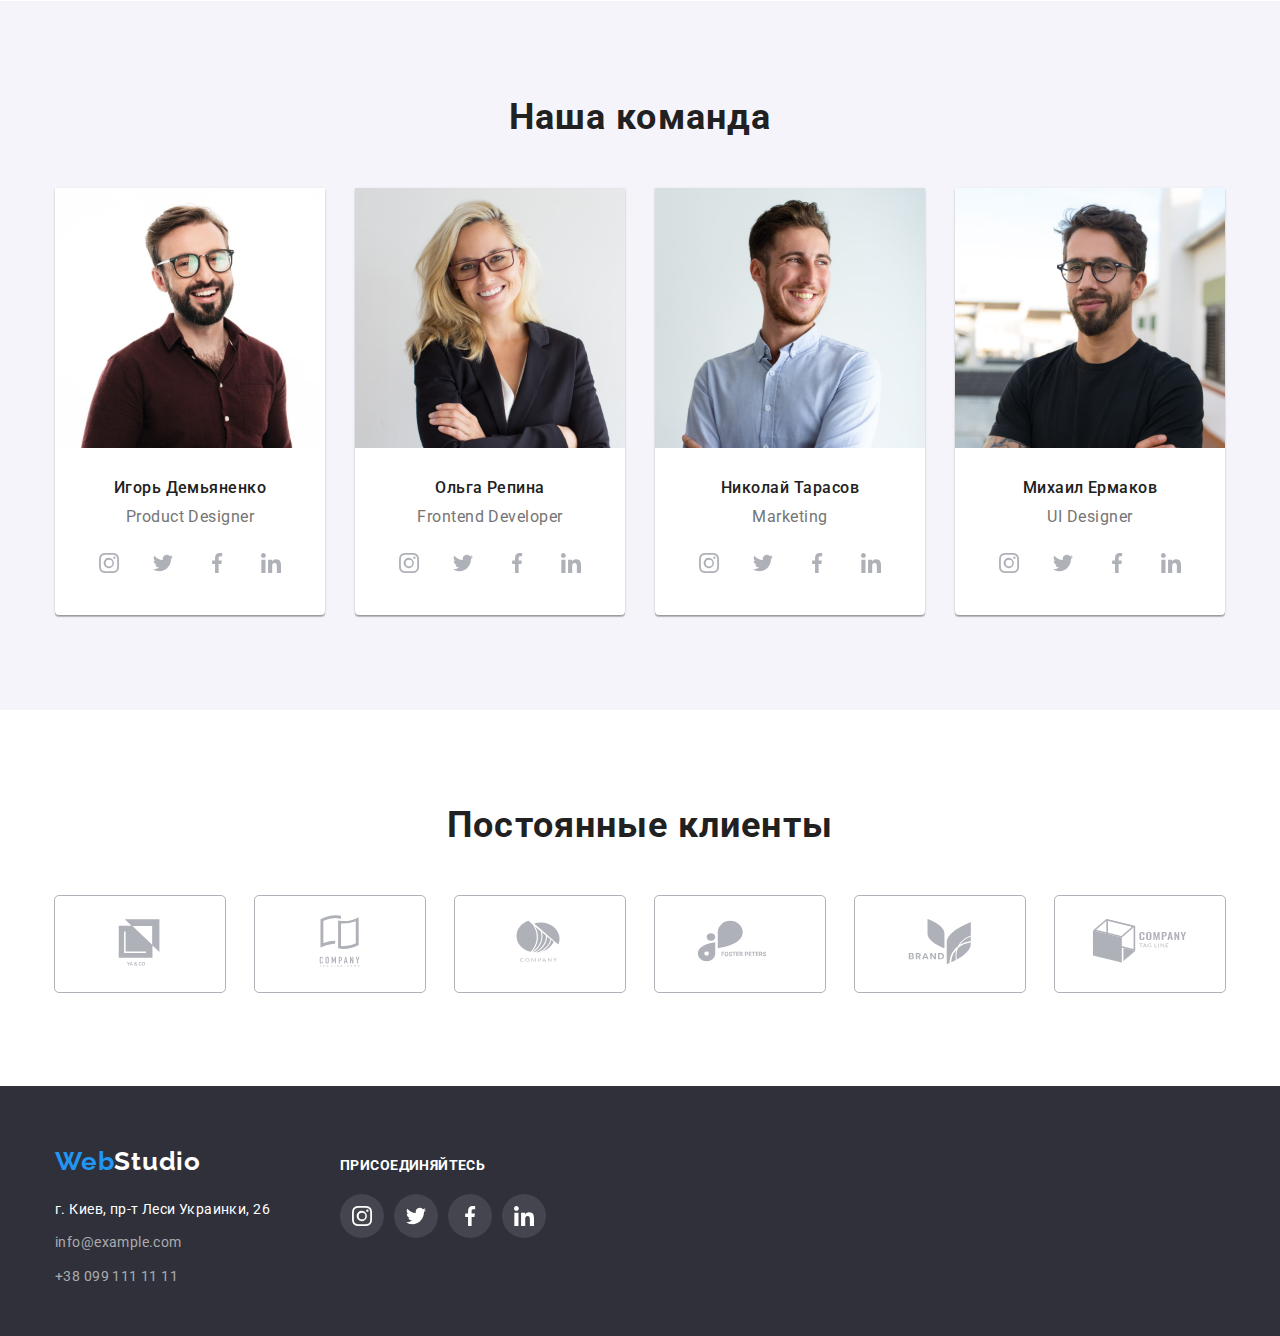
==== commit 668704c6: "from stilization part2" ====
--- a/index.html
+++ b/index.html
@@ -575,6 +575,38 @@
             <use href="./images/icons/symbol-defs.svg#icon-close"></use>
           </svg>
         </button>
+        <h2 class="modal-title">Оставьте свои данные, мы вам перезвоним</h2>
+        <form
+          action="#"
+          autocomplete="off"
+          novalidate
+          name="order-from"
+          class="form"
+        >
+          <label for="username" class="form-lable">Имя</label>
+          <input type="text" id="username" class="form-input" name="username" />
+          <label for="phone" class="form-lable">Телефон</label>
+          <input type="tel" id="phone" class="form-input" name="phone" />
+          <label for="email" class="form-lable">Почта</label>
+          <input type="email" id="email" class="form-input" name="email" />
+          <label for="comment" class="form-lable">Комментарий</label>
+          <textarea
+            id="comment"
+            class="form-input comment"
+            name="comment"
+            placeholder="Введите текст"
+          ></textarea>
+          <div class="form-section term-section">
+            <input type="checkbox" id="terms" class="form-checkbox" />
+            <label for="terms" class="form-lable term-lable"
+              >Соглашаюсь с рассылкой и принимаю
+              <a href="" class="terms-link">Условия договора</a></label
+            >
+          </div>
+          <button type="submit" class="button-base button-order">
+            Отправить
+          </button>
+        </form>
       </div>
     </div>
     <script src="./modal.js"></script>
--- a/css/styles.css
+++ b/css/styles.css
@@ -328,6 +328,8 @@
   text-align: center;
   letter-spacing: 0.06em;
 
+  box-shadow: 0px 4px 4px rgba(0, 0, 0, 0.15);
+
   transition-property: background-color;
   transition-duration: 250ms;
   transition-timing-function: cubic-bezier(0.4, 0, 0.2, 1);
@@ -657,8 +659,9 @@
   left: 50%;
   transform: translate(-50%, -50%);
 
-  min-width: 530px;
+  width: 530px;
   min-height: 580px;
+  padding: 40px;
   background-color: rgba(24, 140, 232, 0.3);
 
   transition-property: background-color;
@@ -691,7 +694,72 @@
   width: 11px;
   height: 11px;
 }
-
+.modal-title {
+  font-size: 1.25rem;
+  letter-spacing: 00.03em;
+  text-align: center;
+
+  margin-bottom: 0.75rem;
+}
+.form-lable {
+  display: block;
+  text-align: left;
+
+  font-size: 12px;
+  font-weight: 400;
+  letter-spacing: 0.01em;
+
+  margin-bottom: 0.315rem;
+}
+.form-input {
+  width: 100%;
+  height: 2.5rem;
+
+  border-radius: 0.25rem;
+  border: 0.062rem solid rgba(33, 33, 33, 0.2);
+
+  color: var(--primary-text-color);
+
+  padding: 0 0.875rem;
+  margin-bottom: 0.625rem;
+}
+.comment {
+  height: 7.5rem;
+  padding: 1rem;
+  resize: none;
+
+  text-align: left;
+}
+.comment::placeholder {
+  font-size: 0.875rem;
+  letter-spacing: 0.01em;
+
+  color: rgba(117, 117, 117, 0.5);
+}
+.term-section {
+  display: flex;
+  justify-content: center;
+  align-items: baseline;
+
+  margin-bottom: 1.875rem;
+}
+.form-checkbox {
+  margin-right: 0.625rem;
+  outline: transparent;
+}
+.term-lable {
+  font-size: 0.875rem;
+  letter-spacing: 0.03em;
+}
+.terms-link {
+  color: var(--accent-color);
+  outline: transparent;
+}
+.form-input:hover,
+.form-input:focus {
+  border-color: var(--accent-color);
+  outline: transparent;
+}
 /*portfolio.html*/
 .portfolio {
   padding-top: 95px;
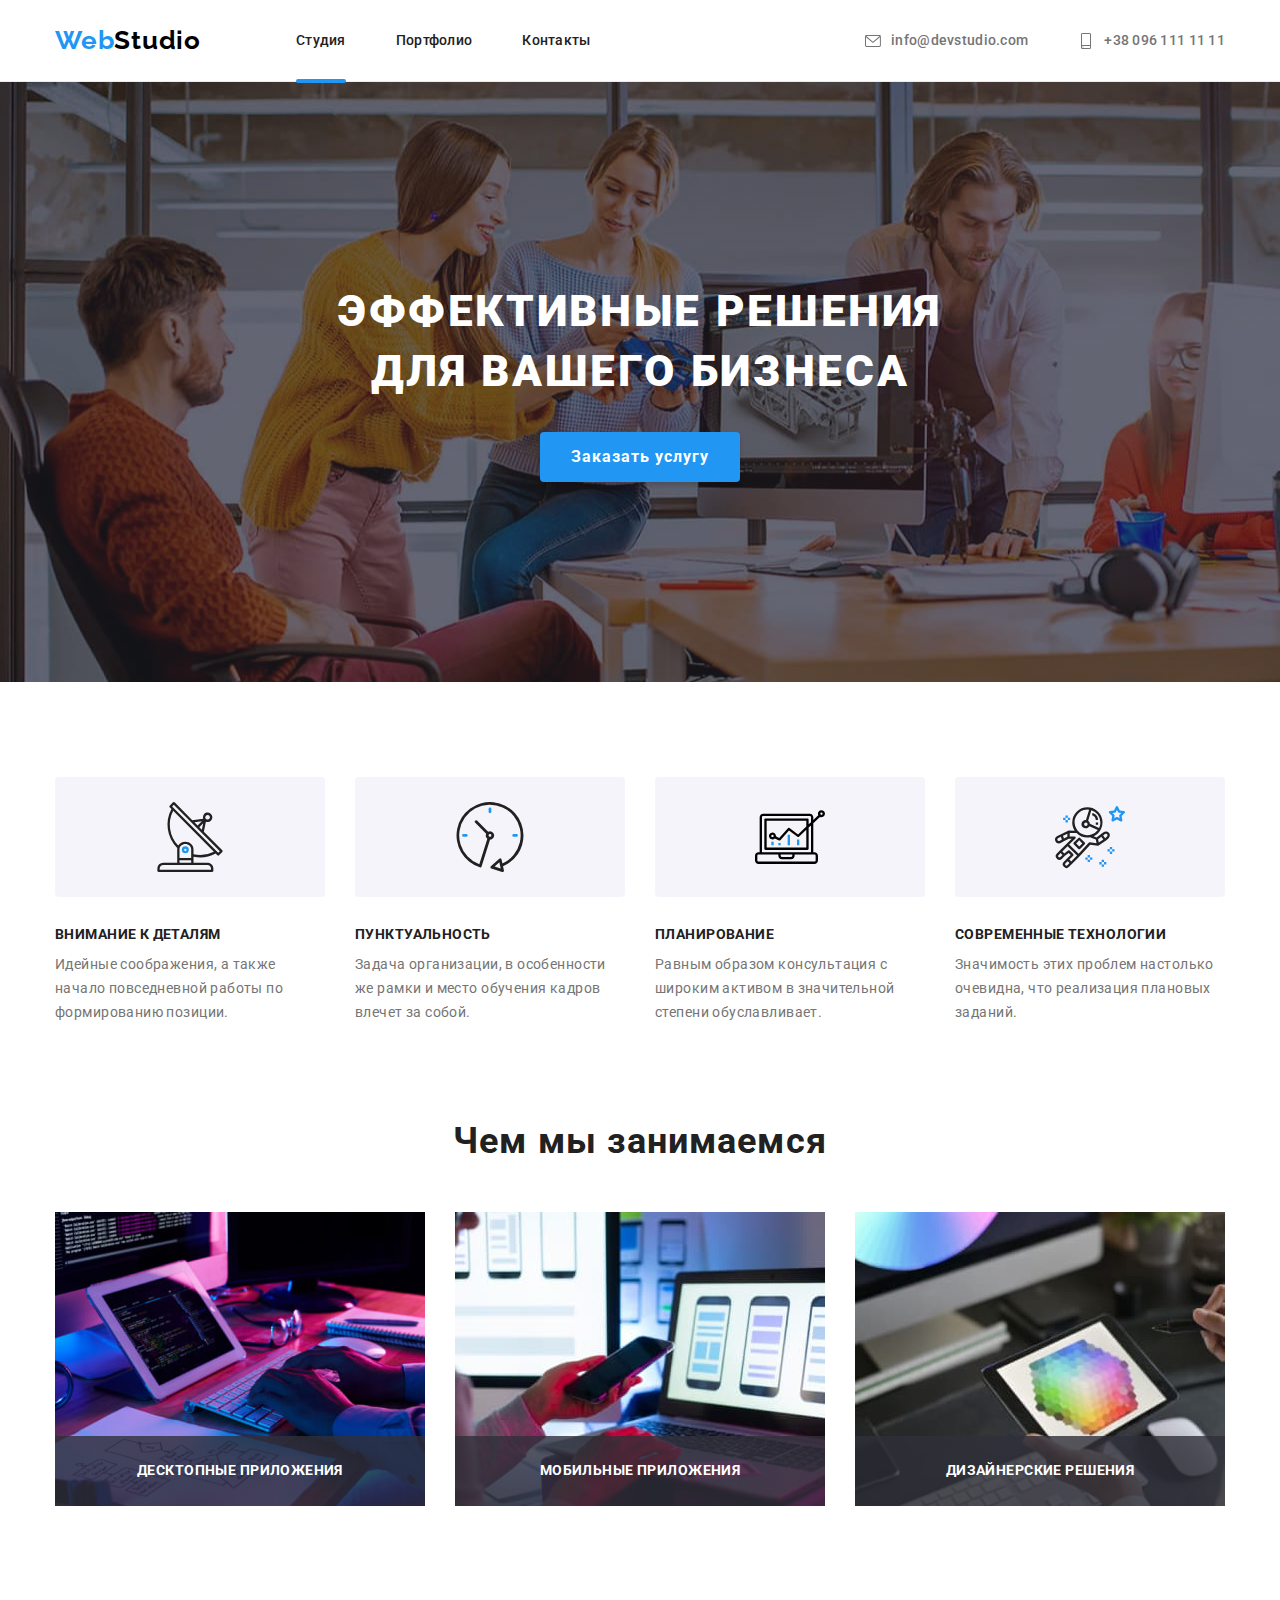
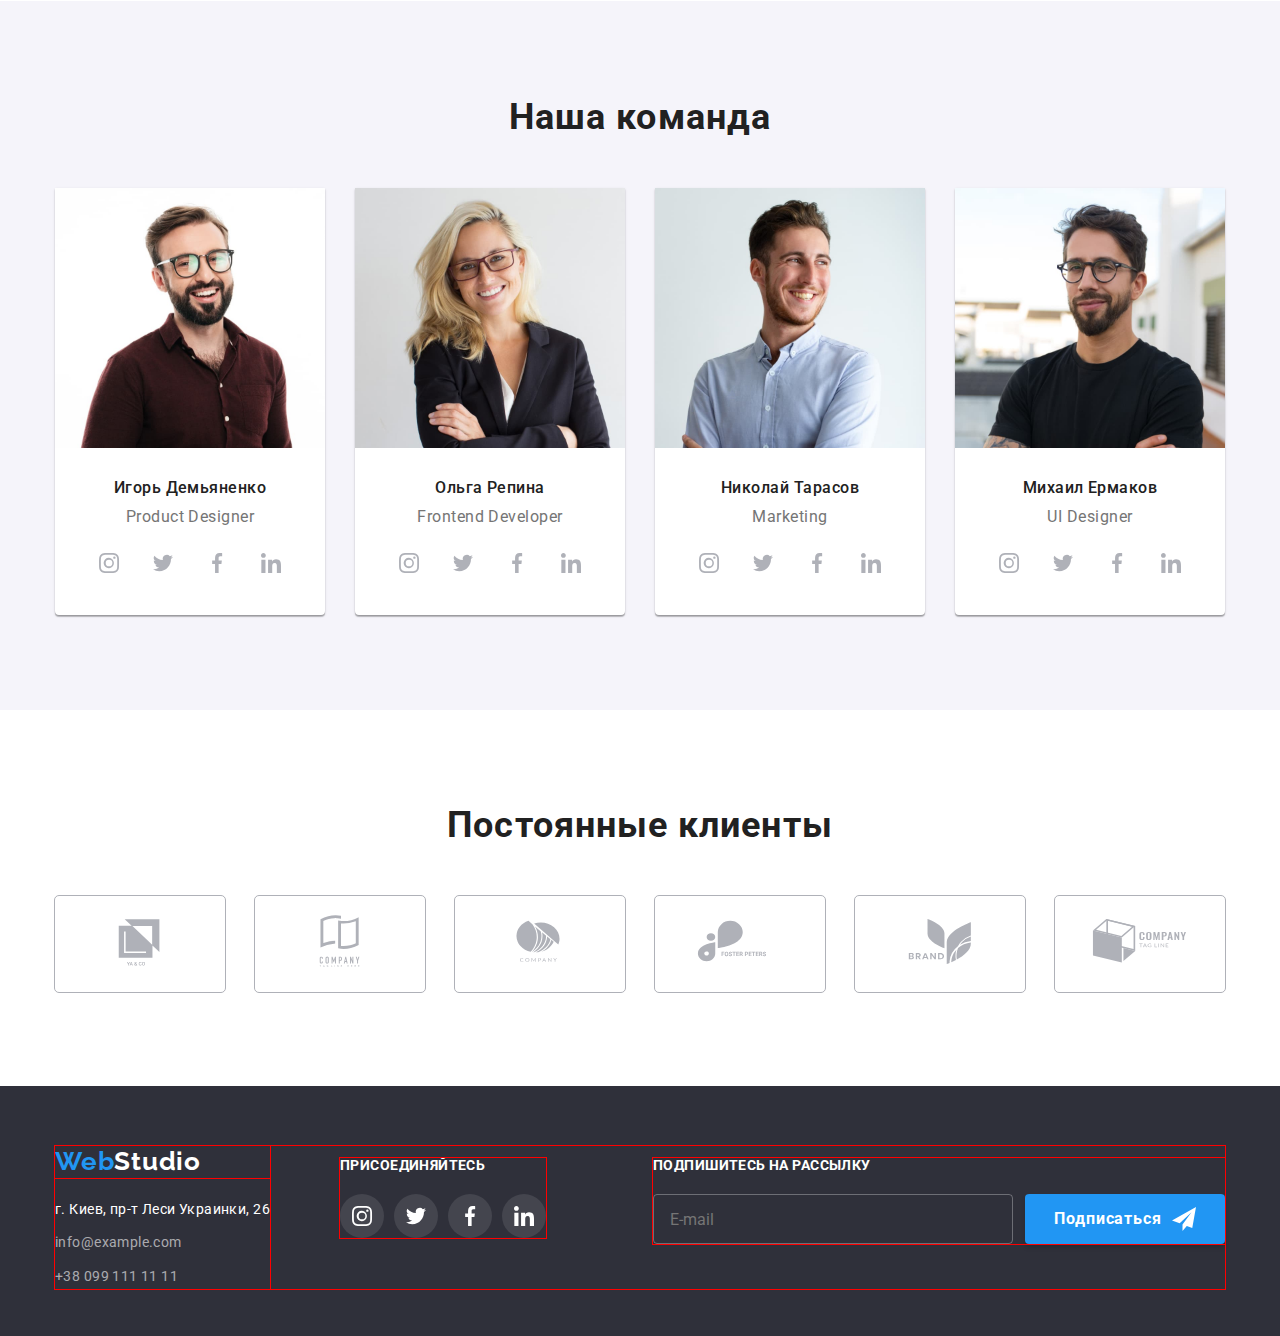
==== commit 04d65565: "mailing form" ====
--- a/index.html
+++ b/index.html
@@ -564,6 +564,47 @@
               </li>
             </ul>
           </div>
+          <div class="footer-mailing">
+            <p class="footer-mailing-text">Подпишитесь на рассылку</p>
+            <form
+              class="mailing-form"
+              action="#"
+              autocomplete="off"
+              novalidate
+              name="mailing-form"
+            >
+              <label class="mailing-lable" for="mailing-email"></label>
+              <input
+                class="mailing-input"
+                type="email"
+                id="mailing-email"
+                name="mailing-email"
+                placeholder="E-mail"
+              />
+              <!--try to place button icon via positiob avsolute-->
+              <!-- <div class="mailing-button-thmb">
+                <button type="submit" class="button-base button-order">
+                  Подписаться
+                </button>
+                <div class="mailing-icon-thmb">
+                  <svg class="mailing-button-icon">
+                    <use href="./images/icons/symbol-defs.svg#send"></use>
+                  </svg>
+                </div>
+              </div>-->
+              <button
+                type="submit"
+                class="button-base button-order mailing-button"
+              >
+                <span class="mailing-button-text">Подписаться</span>
+                <div class="mailing-icon-thmb">
+                  <svg class="mailing-button-icon">
+                    <use href="./images/icons/symbol-defs.svg#send"></use>
+                  </svg>
+                </div>
+              </button>
+            </form>
+          </div>
         </div>
       </div>
     </footer>
@@ -584,12 +625,33 @@
           class="form"
         >
           <label for="username" class="form-lable">Имя</label>
-          <input type="text" id="username" class="form-input" name="username" />
+          <div class="form-input-thmb">
+            <input
+              type="text"
+              id="username"
+              class="form-input"
+              name="username"
+            />
+
+            <svg class="form-icon">
+              <use href="./images/icons/symbol-defs.svg#user"></use>
+            </svg>
+          </div>
           <label for="phone" class="form-lable">Телефон</label>
-          <input type="tel" id="phone" class="form-input" name="phone" />
+          <div class="form-input-thmb">
+            <input type="tel" id="phone" class="form-input" name="phone" />
+            <svg class="form-icon">
+              <use href="./images/icons/symbol-defs.svg#phone"></use>
+            </svg>
+          </div>
           <label for="email" class="form-lable">Почта</label>
-          <input type="email" id="email" class="form-input" name="email" />
-          <label for="comment" class="form-lable">Комментарий</label>
+          <div class="form-input-thmb">
+            <input class="form-input" type="email" id="email" name="email" />
+            <svg class="form-icon">
+              <use href="./images/icons/symbol-defs.svg#envelope"></use>
+            </svg>
+          </div>
+          <label class="form-lable" for="comment">Комментарий</label>
           <textarea
             id="comment"
             class="form-input comment"
--- a/css/styles.css
+++ b/css/styles.css
@@ -34,6 +34,7 @@
   --icon-footer-bg-color: rgba(255, 255, 255, 0.1);
   --icon-goals-bg-color: #f5f4fa;
   --clients-border-color: #afb1b8;
+  --primary-form-icon-color: #212121;
 }
 body {
   font-family: Roboto, sans-serif;
@@ -550,12 +551,14 @@
   flex-wrap: wrap;*/
   align-items: baseline;
   justify-content: left;
+
+  outline: 1px solid red;
 }
 .footer-adress {
   margin-right: 70px;
   justify-content: left;
 
-  /*outline: 1px solid red;*/
+  outline: 1px solid red;
 }
 .footer-logo {
   display: block;
@@ -568,7 +571,7 @@
   text-decoration: none;
 
   margin-bottom: 20px;
-  /*outline: 1px solid red;*/
+  outline: 1px solid red;
 }
 .adress-text {
   color: var(--footer-text-color);
@@ -595,7 +598,7 @@
 .footer-social {
   justify-content: left;
 
-  /*outline: 1px solid red;*/
+  outline: 1px solid red;
 }
 .footer-social-text {
   display: block;
@@ -640,6 +643,76 @@
 .footer-social-item:not(:last-child) {
   margin-right: 10px;
 }
+.footer-mailing {
+  margin-left: auto;
+  justify-content: left;
+
+  outline: 1px solid red;
+}
+.footer-mailing-text {
+  display: block;
+
+  font-size: 14px;
+  font-weight: 700;
+  line-height: 1.14;
+  letter-spacing: 0.03em;
+  text-transform: uppercase;
+  color: var(--primary-white);
+
+  margin-bottom: 20px;
+}
+.mailing-form {
+  display: flex;
+}
+.mailing-lable {
+  display: block;
+  width: 0;
+  height: 0;
+}
+.mailing-input {
+  width: 22.5rem;
+  height: 3.125rem;
+
+  border-radius: 0.25rem;
+  border: 0.062rem solid rgba(255, 255, 255, 0.3);
+
+  padding: 1rem;
+  margin-right: 0.75rem;
+
+  background-color: transparent;
+  color: rgba(255, 255, 255, 0.6);
+}
+/*.mailing-button-thmb {
+  position: relative;
+}
+.mailing-button-text {
+  display: block;
+  margin-left: 0.625rem;
+}
+.mailing-icon-thmb {
+  display: block;
+  position: absolute;
+  top: 50%;
+  right: 0%;
+ transform: translate(50%, 50%);
+}*/
+.mailing-button {
+  display: flex;
+  align-items: center;
+  justify-content: center;
+}
+.mailing-button-text {
+  display: block;
+  margin-right: 0.625rem;
+}
+.mailing-button-icon {
+  display: block;
+  width: 1.5rem;
+  height: 1.5rem;
+
+  fill: var(--primary-white);
+}
+/*modal*/
 .back-drop {
   position: fixed;
   top: 0;
@@ -711,6 +784,11 @@
 
   margin-bottom: 0.315rem;
 }
+.form-input-thmb {
+  position: relative;
+
+  margin-bottom: 0.625rem;
+}
 .form-input {
   width: 100%;
   height: 2.5rem;
@@ -720,8 +798,19 @@
 
   color: var(--primary-text-color);
 
-  padding: 0 0.875rem;
-  margin-bottom: 0.625rem;
+  padding: 0 0.875rem 0 2.62rem;
+}
+.form-icon {
+  position: absolute;
+
+  top: 50%;
+  left: 0.75rem;
+  transform: translateY(-50%);
+
+  width: 1.125rem;
+  height: 1.125rem;
+
+  fill: var(--primary-form-icon-color);
 }
 .comment {
   height: 7.5rem;
@@ -729,6 +818,7 @@
   resize: none;
 
   text-align: left;
+  margin-bottom: 1.25rem;
 }
 .comment::placeholder {
   font-size: 0.875rem;
@@ -745,7 +835,10 @@
 }
 .form-checkbox {
   margin-right: 0.625rem;
-  outline: transparent;
+}
+
+.form-checkbox:focus {
+  outline: 0.02rem solid;
 }
 .term-lable {
   font-size: 0.875rem;
@@ -753,12 +846,24 @@
 }
 .terms-link {
   color: var(--accent-color);
-  outline: transparent;
-}
-.form-input:hover,
+}
+
+.terms-link:focus {
+  outline: 1px solid;
+}
+
 .form-input:focus {
   border-color: var(--accent-color);
-  outline: transparent;
+  outline: 1px solid var(--accent-color);
+}
+/*first variant to change icon color*/
+/*.form-input:focus + .form-icon {
+  fill: var(--accent-color);
+}*/
+
+/*second variant to change icon color*/
+.form-input-thmb:focus-within .form-icon {
+  fill: var(--accent-color);
 }
 /*portfolio.html*/
 .portfolio {
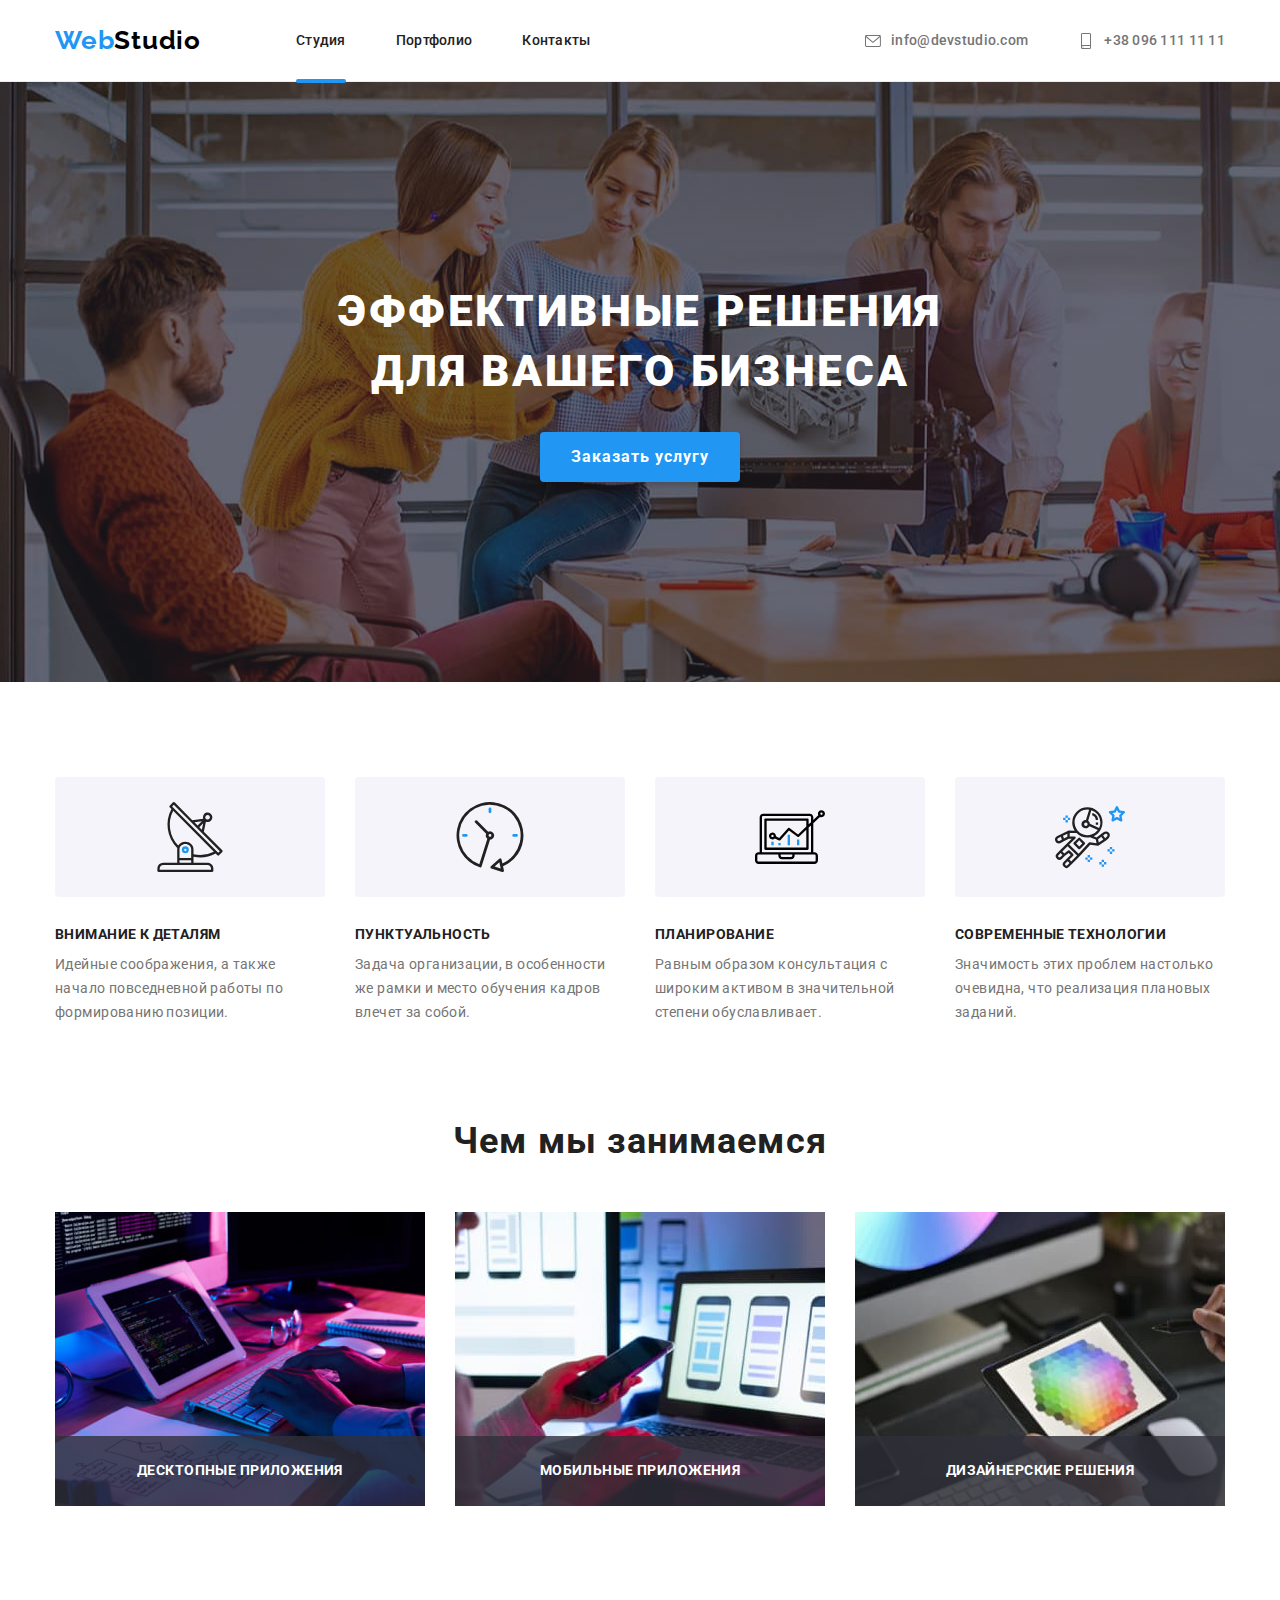
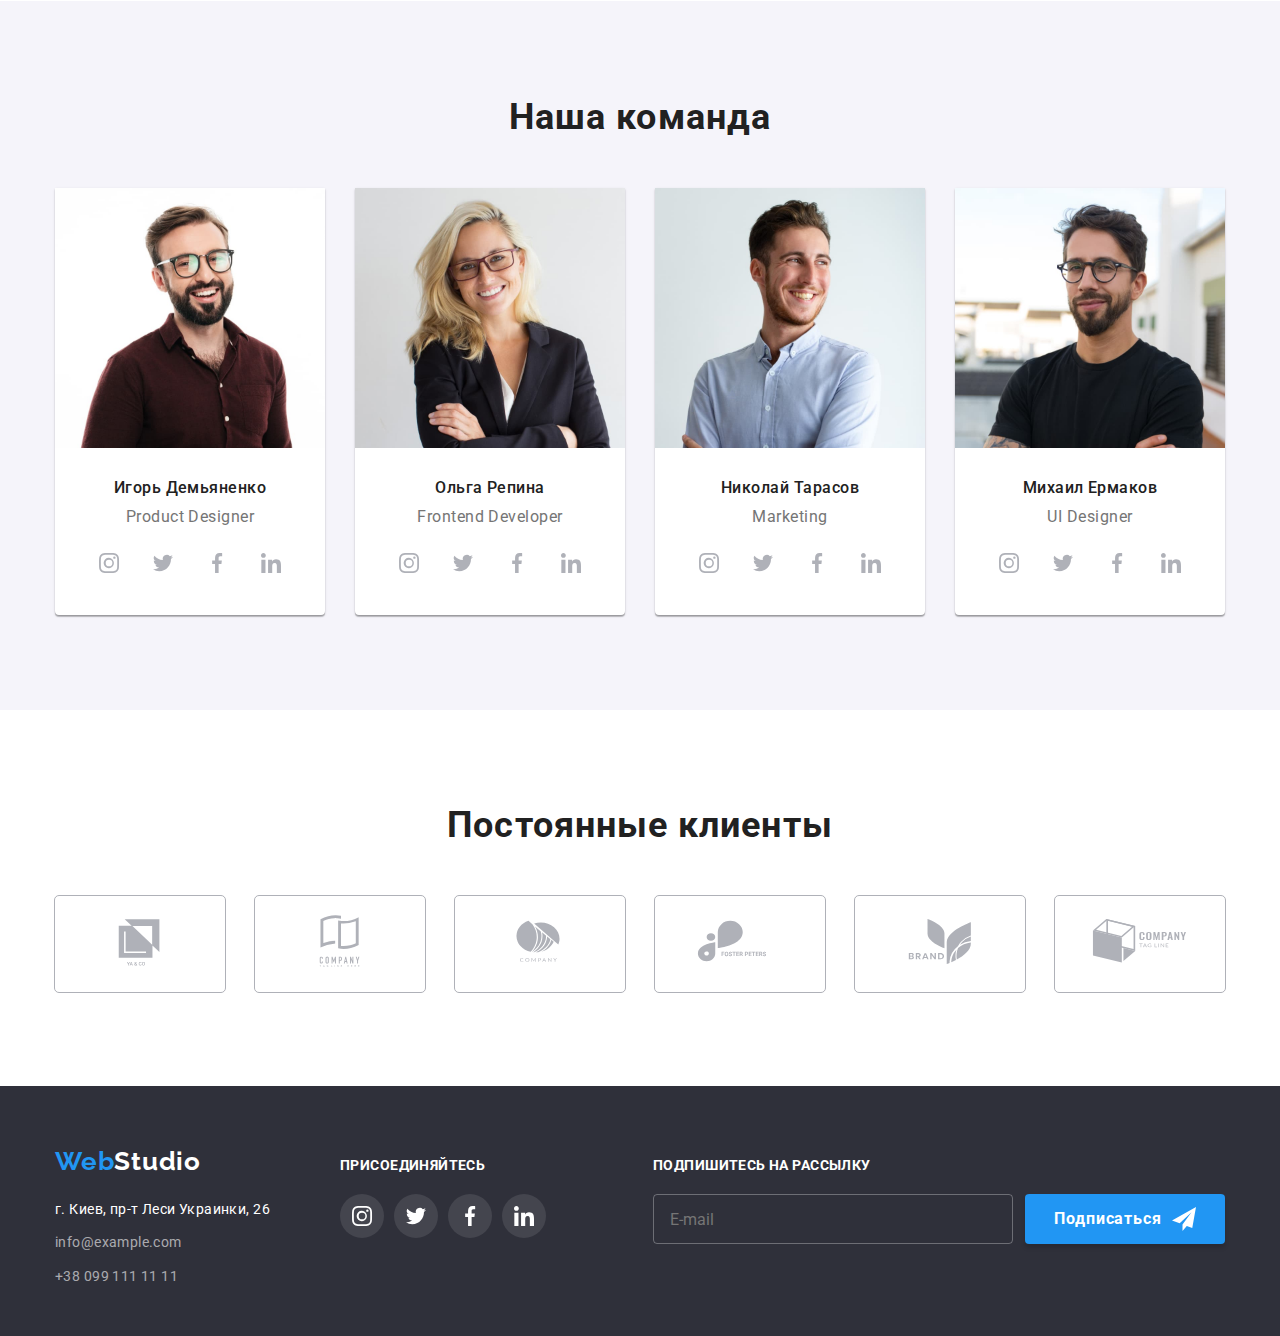
==== commit 660dd80c: "final_v1.0" ====
--- a/index.html
+++ b/index.html
@@ -495,6 +495,7 @@
         </div>
       </section>
     </main>
+    <!--footer-->
     <footer class="footer">
       <div class="main-container">
         <div class="footer-content flex-container">
@@ -564,6 +565,7 @@
               </li>
             </ul>
           </div>
+          <!--footer mailing form-->
           <div class="footer-mailing">
             <p class="footer-mailing-text">Подпишитесь на рассылку</p>
             <form
@@ -597,19 +599,17 @@
                 class="button-base button-order mailing-button"
               >
                 <span class="mailing-button-text">Подписаться</span>
-                <div class="mailing-icon-thmb">
-                  <svg class="mailing-button-icon">
-                    <use href="./images/icons/symbol-defs.svg#send"></use>
-                  </svg>
-                </div>
+                <svg class="mailing-button-icon">
+                  <use href="./images/icons/symbol-defs.svg#send"></use>
+                </svg>
               </button>
             </form>
           </div>
         </div>
       </div>
     </footer>
+    <!--modal-->
     <div class="back-drop is-hidden" data-modal>
-      <!--  <div class="back-drop" data-modal> -->
       <div class="modal">
         <button type="button" class="modal-close" data-modal-close>
           <svg class="modal-close-icon">
@@ -617,6 +617,7 @@
           </svg>
         </button>
         <h2 class="modal-title">Оставьте свои данные, мы вам перезвоним</h2>
+        <!--modal form-->
         <form
           action="#"
           autocomplete="off"
@@ -659,10 +660,13 @@
             placeholder="Введите текст"
           ></textarea>
           <div class="form-section term-section">
-            <input type="checkbox" id="terms" class="form-checkbox" />
-            <label for="terms" class="form-lable term-lable"
-              >Соглашаюсь с рассылкой и принимаю
-              <a href="" class="terms-link">Условия договора</a></label
+            <label for="terms" class="form-lable term-lable">
+              <input class="form-checkbox" type="checkbox" id="terms" />
+              <span class="custom-checkbox"></span>
+              <span class="lable-text">
+                Соглашаюсь с рассылкой и принимаю
+                <a href="" class="terms-link">Условия договора</a>
+              </span></label
             >
           </div>
           <button type="submit" class="button-base button-order">
--- a/css/styles.css
+++ b/css/styles.css
@@ -552,13 +552,13 @@
   align-items: baseline;
   justify-content: left;
 
-  outline: 1px solid red;
+  /* outline: 1px solid red;*/
 }
 .footer-adress {
   margin-right: 70px;
   justify-content: left;
 
-  outline: 1px solid red;
+  /*outline: 1px solid red;*/
 }
 .footer-logo {
   display: block;
@@ -571,7 +571,7 @@
   text-decoration: none;
 
   margin-bottom: 20px;
-  outline: 1px solid red;
+  /*  outline: 1px solid red;*/
 }
 .adress-text {
   color: var(--footer-text-color);
@@ -598,7 +598,7 @@
 .footer-social {
   justify-content: left;
 
-  outline: 1px solid red;
+  /* outline: 1px solid red;*/
 }
 .footer-social-text {
   display: block;
@@ -634,7 +634,7 @@
 .footer-social-link:hover,
 .footer-social-link:focus {
   background-color: var(--accent-color);
-  outline: none;
+  outline: 1px solid;
 }
 .footer-social-item {
   max-height: 44px;
@@ -647,7 +647,7 @@
   margin-left: auto;
   justify-content: left;
 
-  outline: 1px solid red;
+  /* outline: 1px solid red;*/
 }
 .footer-mailing-text {
   display: block;
@@ -681,7 +681,16 @@
 
   background-color: transparent;
   color: rgba(255, 255, 255, 0.6);
-}
+
+  transition-property: border-color;
+  transition-duration: 250ms;
+  transition-timing-function: cubic-bezier(0.4, 0, 0.2, 1);
+}
+.mailing-input:focus {
+  border-color: var(--accent-color);
+  outline: 1px solid var(--accent-color);
+}
+
 /*.mailing-button-thmb {
   position: relative;
 }
@@ -707,6 +716,7 @@
 }
 .mailing-button-icon {
   display: block;
+
   width: 1.5rem;
   height: 1.5rem;
 
@@ -760,13 +770,24 @@
   background-color: #fff;
   cursor: pointer;
 }
-.modal:hover {
-  background-color: #fff;
-}
 .modal-close-icon {
   width: 11px;
   height: 11px;
-}
+
+  fill: #000;
+
+  transition-property: fill;
+  transition-duration: 250ms;
+  transition-timing-function: cubic-bezier(0.4, 0, 0.2, 1);
+}
+.modal-close:hover > .modal-close-icon,
+.modal-close:focus > .modal-close-icon {
+  fill: var(--accent-color);
+}
+.modal:hover {
+  background-color: #fff;
+}
+
 .modal-title {
   font-size: 1.25rem;
   letter-spacing: 00.03em;
@@ -796,9 +817,17 @@
   border-radius: 0.25rem;
   border: 0.062rem solid rgba(33, 33, 33, 0.2);
 
+  padding: 0 0.875rem 0 2.62rem;
+
   color: var(--primary-text-color);
 
-  padding: 0 0.875rem 0 2.62rem;
+  transition-property: border-color;
+  transition-duration: 250ms;
+  transition-timing-function: cubic-bezier(0.4, 0, 0.2, 1);
+}
+.form-input:focus {
+  border-color: var(--accent-color);
+  outline: 1px solid var(--accent-color);
 }
 .form-icon {
   position: absolute;
@@ -811,6 +840,13 @@
   height: 1.125rem;
 
   fill: var(--primary-form-icon-color);
+
+  transition-property: fill;
+  transition-duration: 250ms;
+  transition-timing-function: cubic-bezier(0.4, 0, 0.2, 1);
+}
+.form-input-thmb:focus-within .form-icon {
+  fill: var(--accent-color);
 }
 .comment {
   height: 7.5rem;
@@ -833,16 +869,47 @@
 
   margin-bottom: 1.875rem;
 }
+/*.form-checkbox-thmb {
+  position: relative;
+  margin-right: 0.625rem;
+}*/
 .form-checkbox {
-  margin-right: 0.625rem;
-}
-
-.form-checkbox:focus {
-  outline: 0.02rem solid;
+  visibility: hidden;
+}
+.custom-checkbox {
+  display: inline-block;
+  position: absolute;
+  top: 0%;
+  left: 0%;
+
+  width: 1rem;
+  height: 1rem;
+
+  border-radius: 0.125rem;
+  border: 0.125rem solid var(--primary-form-icon-color);
+}
+.form-checkbox:checked + .custom-checkbox {
+  border: transparent;
+  background-color: var(--accent-color);
+  background-image: url("../images/icons/checkbox-full.svg");
+  background-repeat: no-repeat;
+  background-position: center;
+  background-size: contain;
+  background-origin: border-box;
 }
 .term-lable {
+  display: flex;
+  position: relative;
+  align-items: center;
+  justify-content: center;
+
+  margin: 0;
+
   font-size: 0.875rem;
   letter-spacing: 0.03em;
+}
+.lable-text {
+  margin-left: 0.625rem;
 }
 .terms-link {
   color: var(--accent-color);
@@ -850,11 +917,6 @@
 
 .terms-link:focus {
   outline: 1px solid;
-}
-
-.form-input:focus {
-  border-color: var(--accent-color);
-  outline: 1px solid var(--accent-color);
 }
 /*first variant to change icon color*/
 /*.form-input:focus + .form-icon {
@@ -862,9 +924,7 @@
 }*/
 
 /*second variant to change icon color*/
-.form-input-thmb:focus-within .form-icon {
-  fill: var(--accent-color);
-}
+
 /*portfolio.html*/
 .portfolio {
   padding-top: 95px;
